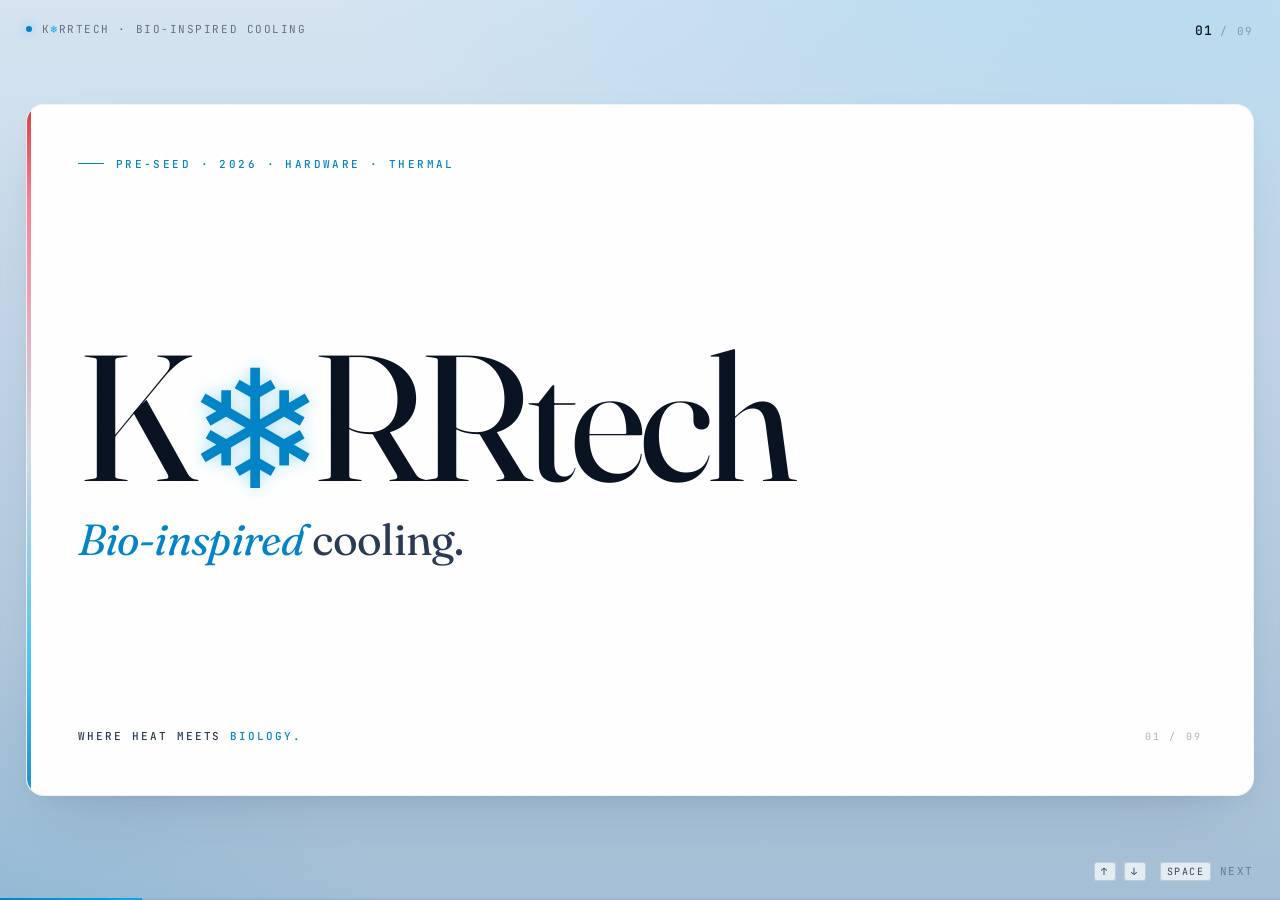
==== pitch5/index.html @ 323b1680 "Drop slide 8 (Five lanes / competition + IP) Team becomes slide 08, Ask becomes slide 09. Counters u" ====
<!doctype html>
<html lang="en">
<head>
<meta charset="utf-8" />
<meta name="viewport" content="width=device-width,initial-scale=1" />
<title>KORRtech · Bio-inspired cooling · 5-min pitch</title>
<meta name="description" content="KORRtech: bio-inspired cooling. Multiplying the heat-exchange surface area by 20× through biomimetic geometry and additive manufacturing." />
<link rel="stylesheet" href="./styles.css" />
<link rel="preload" as="image" href="../assets/korrtex.jpeg" />
<link rel="preload" as="image" href="../assets/korrdense-side.jpeg" />
</head>
<body>

<!-- Reusable icon symbols (slide 04 mapping) -->
<svg width="0" height="0" style="position:absolute" aria-hidden="true">
  <symbol id="ic-leaf" viewBox="0 0 24 24">
    <path d="M4 20 C 4 12, 10 4, 20 4 C 20 14, 12 20, 4 20 Z M 4 20 L 18 6" fill="none" stroke="currentColor" stroke-width="1.4" stroke-linecap="round" stroke-linejoin="round"/>
  </symbol>
  <symbol id="ic-blood" viewBox="0 0 24 24">
    <path d="M2 12 H 9 M 9 12 L 14 7 M 9 12 L 14 17 M 14 7 L 19 5 M 14 7 L 19 9 M 14 17 L 19 19 M 14 17 L 19 15" fill="none" stroke="currentColor" stroke-width="1.4" stroke-linecap="round" stroke-linejoin="round"/>
  </symbol>
  <symbol id="ic-lung" viewBox="0 0 24 24">
    <path d="M12 4 V 14 M 8 14 C 6 14, 4 12, 4 9 C 4 7, 5 6, 7 6 C 8 6, 9 6, 10 7 M 16 14 C 18 14, 20 12, 20 9 C 20 7, 19 6, 17 6 C 16 6, 15 6, 14 7 M 8 14 H 16 M 8 14 V 18 M 16 14 V 18" fill="none" stroke="currentColor" stroke-width="1.4" stroke-linecap="round" stroke-linejoin="round"/>
  </symbol>
  <symbol id="ic-nerve" viewBox="0 0 24 24">
    <circle cx="12" cy="12" r="2" fill="currentColor"/>
    <path d="M12 12 L 4 4 M 12 12 L 20 4 M 12 12 L 4 20 M 12 12 L 20 20" stroke="currentColor" stroke-width="1.4" stroke-linecap="round" fill="none"/>
  </symbol>
  <symbol id="ic-drop" viewBox="0 0 24 24">
    <path d="M12 3 C 8 9, 5 13, 5 16 A 7 7 0 0 0 19 16 C 19 13, 16 9, 12 3 Z" fill="none" stroke="currentColor" stroke-width="1.4" stroke-linejoin="round"/>
  </symbol>
</svg>

<div class="chrome" aria-hidden="true">
  <div class="chrome__brand">
    <span class="dot"></span>
    <span>K<span style="color:#0EA5E9">❄</span>RRTECH · BIO-INSPIRED COOLING</span>
  </div>
  <div class="chrome__counter">
    <span class="now" data-counter-now>01</span>
    <span class="of">/ 09</span>
  </div>
  <div class="chrome__hint">
    <span><kbd>↑</kbd> <kbd>↓</kbd></span>
    <span><kbd>Space</kbd> Next</span>
  </div>
  <div class="chrome__progress"><div class="fill" data-progress></div></div>
</div>

<main class="deck" id="deck">

<!-- ===================== 01 · TITLE ===================== -->
<section id="s01" class="slide s-title" aria-label="Title">
  <div class="slide__inner">
    <div class="slide__content">
      <header class="eyebrow">Pre-seed · 2026 · Hardware · Thermal</header>

      <div class="s-title__center">
        <div class="s-title__wm wm">
          K<span class="snow">❄</span>RRtech
        </div>
        <p class="s-title__tag"><em>Bio-inspired</em> cooling.</p>
      </div>

      <footer class="s-title__foot">
        <span class="kicker">Where heat meets <span class="accent">biology.</span></span>
        <span class="right">01 / 09</span>
      </footer>
    </div>
  </div>
</section>

<!-- ===================== 02 · PROBLEM ===================== -->
<section id="s02" class="slide s-problem" aria-label="The Problem">
  <div class="slide__inner">
    <div class="slide__content">
      <header class="eyebrow">02 · The problem</header>

      <h2 class="h-display">Heat is hitting a <em>local wall.</em></h2>

      <p class="lead">Conventional cold plates are still mostly passive plumbing. The bottleneck is no longer total wattage. It is <b>local hotspots</b>, transient loads, dry-out, fouling, and flow imbalance. Failures cascade into throttling, shorter lifetime, oversized systems, expensive downtime.</p>

      <div class="stat-quad">
        <div class="stat-quad__cell">
          <div class="stat-quad__num">400<span class="unit">W/cm²</span></div>
          <div class="stat-quad__sub">Hotspot flux where today's plates plateau.</div>
        </div>
        <div class="stat-quad__cell">
          <div class="stat-quad__num">−30<span class="unit">%</span></div>
          <div class="stat-quad__sub">Peak performance lost to throttling.</div>
        </div>
        <div class="stat-quad__cell">
          <div class="stat-quad__num">5<span class="unit">+</span></div>
          <div class="stat-quad__sub">Failure modes: dry-out, clog, foul, drift, imbalance.</div>
        </div>
        <div class="stat-quad__cell">
          <div class="stat-quad__num">2–4<span class="unit">×</span></div>
          <div class="stat-quad__sub">Over-provisioning to mask hotspots.</div>
        </div>
      </div>

      <span class="kicker">Future systems need cooling that behaves like a <span class="accent">living transport network.</span></span>
    </div>
  </div>
</section>

<!-- ===================== 03 · EQUATION (animated) ===================== -->
<section id="s03" class="slide s-equation" aria-label="The Equation">
  <div class="slide__inner">
    <div class="slide__content">
      <header class="eyebrow">03 · The equation</header>

      <div class="s-equation__center">
        <div class="eq eq--xl" aria-label="Q equals h times A times Delta T. The leverage variable is A">
          <span class="eq__var">Q</span>
          <span class="eq__op">=</span>
          <span class="eq__var eq__var--h">h</span>
          <span class="eq__op">·</span>
          <span class="eq__var eq__var--A">A</span>
          <span class="eq__op">·</span>
          <span class="eq__var">ΔT</span>
          <span class="eq__sub --cryo eq__sub--lit">× 20</span>
        </div>
        <p class="s-equation__sub"><em>One equation</em> governs every cooling system on Earth.</p>
      </div>

      <footer class="s-equation__foot">
        <span class="kicker">Industry pushes <span class="ember">h</span>. We multiply <span class="accent">A</span>.</span>
        <span class="right">03 / 09</span>
      </footer>
    </div>
  </div>
</section>

<!-- ===================== 04 · NATURE (animated) ===================== -->
<section id="s04" class="slide s-nature" aria-label="How nature does it">
  <div class="slide__inner">
    <div class="slide__content">
      <header class="eyebrow">04 · How nature does it</header>

      <h2 class="h-display">Nature solved this <em>before engineering did.</em></h2>

      <div class="s-nature__grid">
        <div class="s-nature__viz" aria-hidden="true">
          <video class="s-nature__vid" src="../assets/nature.mp4" autoplay muted loop playsinline preload="auto"></video>
        </div>

        <div class="s-nature__map">
          <div class="nature__row" data-i="1">
            <svg class="nature__icon"><use href="#ic-leaf"/></svg>
            <span class="nature__from">Leaf veins</span>
            <span class="nature__arrow">→</span>
            <span class="nature__to">Flat flow distribution</span>
          </div>
          <div class="nature__row" data-i="2">
            <svg class="nature__icon"><use href="#ic-blood"/></svg>
            <span class="nature__from">Blood vessels</span>
            <span class="nature__arrow">→</span>
            <span class="nature__to">Low-pressure branching</span>
          </div>
          <div class="nature__row" data-i="3">
            <svg class="nature__icon"><use href="#ic-lung"/></svg>
            <span class="nature__from">Lungs</span>
            <span class="nature__arrow">→</span>
            <span class="nature__to">Compact exchange surface</span>
          </div>
          <div class="nature__row" data-i="4">
            <svg class="nature__icon"><use href="#ic-nerve"/></svg>
            <span class="nature__from">Nervous system</span>
            <span class="nature__arrow">→</span>
            <span class="nature__to">Sensing &amp; feedback</span>
          </div>
        </div>
      </div>

      <span class="kicker">We copy biological transport <span class="accent">logic</span>, not decorative shapes.</span>
    </div>
  </div>
</section>

<!-- ===================== 05 · HOW WE BUILD IT ===================== -->
<section id="s05" class="slide s-make" aria-label="How we build it">
  <div class="slide__inner">
    <div class="slide__content">
      <header class="eyebrow">05 · How we build it</header>

      <h2 class="h-display">We <em>3D-print</em> what machining cannot reach.</h2>

      <div class="s-make__grid">
        <div class="s-make__pillars">
          <article class="pillar">
            <div class="pillar__num">01</div>
            <h3 class="pillar__title">Selective additive manufacturing</h3>
            <p class="pillar__body">Internal geometries that conventional machining cannot produce: branched channels, gradient densities, integrated headers.</p>
          </article>
          <article class="pillar">
            <div class="pillar__num">02</div>
            <h3 class="pillar__title">Internal surface chemistry</h3>
            <p class="pillar__body">Controlled wetting, leak-tight assembly, oxidation barriers. Process know-how, slow to replicate even with the same printer.</p>
          </article>
          <article class="pillar">
            <div class="pillar__num">03</div>
            <h3 class="pillar__title">Biomimetic geometry library</h3>
            <p class="pillar__body">Hotspot-routing architectures, condenser networks, flow-balancing manifolds. Patentable structures rooted in fluid mechanics.</p>
          </article>
        </div>

        <figure class="s-make__art">
          <video class="s-make__vid" src="../assets/korrtex%20product.mp4" autoplay muted loop playsinline preload="auto"></video>
          <figcaption>Printed copper · biomimetic channel pattern</figcaption>
        </figure>
      </div>

      <span class="kicker">The geometry is the moat. <span class="accent">The process is the wall.</span></span>
    </div>
  </div>
</section>

<!-- ===================== 06 · PRODUCT LINE ===================== -->
<section id="s06" class="slide s-product" aria-label="Product line">
  <div class="slide__inner">
    <div class="slide__content">
      <header class="eyebrow">06 · The product line</header>

      <h2 class="h-display">Two products. <em>One architecture.</em></h2>

      <div class="s-product__grid">
        <article class="prod-card">
          <div class="prod-card__img">
            <img src="../assets/korrtex.jpeg" alt="KORRtex copper biomimetic cold plate, branching channel pattern." />
          </div>
          <div class="prod-card__body">
            <h3 class="prod-card__name">K<span class="snow">❄</span>RRtex</h3>
            <p class="prod-card__role">Multi-layer biomimetic cold plate.</p>
            <ul class="prod-card__specs">
              <li>≤ 1000 W/cm² hotspot</li>
              <li>Drop-in for liquid-cooled OEMs</li>
              <li>Lasers · defense · power electronics</li>
            </ul>
          </div>
        </article>
        <article class="prod-card prod-card--alt">
          <div class="prod-card__img">
            <img src="../assets/korrdense-side.jpeg" alt="KORRdense stacked biomimetic cooling module, 3D layered channels." />
          </div>
          <div class="prod-card__body">
            <h3 class="prod-card__name">K<span class="snow">❄</span>RRdense</h3>
            <p class="prod-card__role">3D-stacked variant. Volumetric heat removal.</p>
            <ul class="prod-card__specs">
              <li>≥ 1000 W/cm² target</li>
              <li>Multi-layer biomimetic stack</li>
              <li>AI accelerators · HPC</li>
            </ul>
          </div>
        </article>
      </div>

      <span class="kicker">Same biomimetic logic. <span class="accent">Two density tiers.</span></span>
    </div>
  </div>
</section>

<!-- ===================== 07 · VALUE PROPOSITION ===================== -->
<section id="s07" class="slide s-value" aria-label="Value proposition">
  <div class="slide__inner">
    <div class="slide__content">
      <header class="eyebrow">07 · Value proposition</header>

      <h2 class="h-display">The PUE story, <em>baseline by baseline.</em></h2>

      <div class="s-value__grid">
        <div class="pue-table">
          <div class="pue-row pue-row--head">
            <div>Cooling architecture</div>
            <div>Typical PUE</div>
            <div>Cooling overhead / MW IT</div>
          </div>
          <div class="pue-row">
            <div>Air cooling</div>
            <div>1.5 – 1.7</div>
            <div>500 – 700 kW</div>
          </div>
          <div class="pue-row">
            <div>Conventional single-phase liquid <span class="pue-tag">current GB200</span></div>
            <div>1.25 – 1.35</div>
            <div>250 – 350 kW</div>
          </div>
          <div class="pue-row">
            <div>Incumbent two-phase D2C <span class="pue-tag">ZutaCore, LiquidStack</span></div>
            <div>1.08 – 1.12</div>
            <div>80 – 120 kW</div>
          </div>
          <div class="pue-row pue-row--us">
            <div><b>K<span style="color:#10B981">❄</span>RRtech</b> two-phase + <em>A × 20</em></div>
            <div><b>1.04 – 1.06</b></div>
            <div><b>40 – 60 kW</b></div>
          </div>
          <div class="pue-row pue-row--them">
            <div>Immersion <span class="pue-tag">Submer, GRC</span></div>
            <div>1.03 – 1.10</div>
            <div>30 – 100 kW</div>
          </div>
        </div>

        <aside class="pue-callout">
          <div class="pue-callout__top">Power bill saved</div>
          <div class="pue-callout__big">
            <span class="pue-callout__minus">−</span><span class="pue-callout__num" data-counter-target="8">8</span><span class="pue-callout__pct">%</span>
          </div>
          <div class="pue-callout__bottom">vs. incumbent two-phase D2C</div>
        </aside>
      </div>

      <span class="kicker">Same heat removal. <span class="accent">8% less power, every megawatt.</span></span>
    </div>
  </div>
</section>

<!-- ===================== 08 · TEAM ===================== -->
<section id="s08" class="slide s-team" aria-label="The Team">
  <div class="slide__inner">
    <div class="slide__content">
      <header class="eyebrow">08 · The Team</header>

      <h2 class="h-display">People who ship <em>hardware.</em></h2>

      <div class="team-grid">
        <article class="team-card">
          <div class="team-card__monogram team-card__monogram--emoji">🪨</div>
          <h3 class="team-card__name">Gilad Horn</h3>
          <div class="team-card__role">Industrial scale-up</div>
          <p class="team-card__bio">20 yrs founding ventures in water, energy &amp; industrial.</p>
        </article>
        <article class="team-card">
          <div class="team-card__monogram team-card__monogram--emoji">🌈</div>
          <h3 class="team-card__name">Hila Elimelech, PhD</h3>
          <div class="team-card__role">Materials &amp; additive mfg.</div>
          <p class="team-card__bio">Hebrew U PhD. IDTechEx awardee. Composite &amp; ceramic systems.</p>
        </article>
        <article class="team-card">
          <div class="team-card__monogram team-card__monogram--emoji">🔥</div>
          <h3 class="team-card__name">Meital Alon, PhD</h3>
          <div class="team-card__role">Materials &amp; electrochemistry</div>
          <p class="team-card__bio">CTO at NitroFix. 15+ yrs deep-tech R&amp;D. Tel Aviv U PhD.</p>
        </article>
        <article class="team-card">
          <div class="team-card__monogram team-card__monogram--emoji">🐢</div>
          <h3 class="team-card__name">Nir Machlev</h3>
          <div class="team-card__role">Founder · product &amp; deep-tech</div>
          <p class="team-card__bio">8200 alumnus. AI / HCI research at Bar-Ilan. Builds the wedge.</p>
        </article>
        <article class="team-card">
          <div class="team-card__monogram team-card__monogram--emoji">🦓</div>
          <h3 class="team-card__name">Shani Radman</h3>
          <div class="team-card__role">Strategy &amp; projects</div>
          <p class="team-card__bio">VP Projects at Ayalon Highways. ex-Ministry of Finance.</p>
        </article>
      </div>

      <span class="kicker">Materials. Hardware. Scale. <span class="accent">All under one roof.</span></span>
    </div>
  </div>
</section>

<!-- ===================== 09 · ASK ===================== -->
<section id="s09" class="slide s-ask" aria-label="The Ask">
  <div class="slide__inner">
    <div class="slide__content">
      <div class="s-ask__left">
        <header class="eyebrow">09 · The Ask</header>

        <h2 class="s-ask__line">Cool the next decade of <em>compute.</em></h2>

        <div class="ask-card">
          <div class="ask-card__label">Raising</div>
          <div class="ask-card__amount">$2M pre-seed</div>
          <div class="ask-card__purpose">→ MVP + first pilot.</div>
          <div class="ask-card__lead">First customer in conversation: <b>Laser OEM</b></div>
        </div>

        <div class="s-ask__contact">
          <span>info@korrtech.io</span>
          <span class="sep">/</span>
          <span>korrtech.io</span>
        </div>
      </div>

      <div class="s-ask__right">
        <img src="../assets/korrdense-top.jpeg" alt="KORRdense biomimetic cooling plate top view." />
        <div class="s-ask__signature">❄</div>
      </div>
    </div>
  </div>
</section>

</main>

<script>
// Animated counter for the slide-07 PUE callout — fires when the slide enters view
(function(){
  const el = document.querySelector('[data-counter-target]');
  if (!el) return;
  const target = parseFloat(el.dataset.counterTarget);
  const slide = el.closest('.slide');
  if (!slide) return;
  let ran = false;
  const run = () => {
    if (ran) return; ran = true;
    const duration = 1200;
    const start = performance.now();
    const tick = (now) => {
      const t = Math.min(1, (now - start) / duration);
      const eased = 1 - Math.pow(1 - t, 3);
      el.textContent = Math.round(eased * target);
      if (t < 1) requestAnimationFrame(tick);
    };
    requestAnimationFrame(tick);
  };
  const obs = new IntersectionObserver((entries) => {
    entries.forEach(e => { if (e.isIntersecting && e.intersectionRatio > 0.5) run(); });
  }, { threshold: [0.5] });
  obs.observe(slide);
})();
</script>
<script src="./deck.js"></script>
</body>
</html>
---- pitch5/styles.css ----
/* =========================================================
   KORRtech 5-min Pitch — Bio-inspired Cooling, Glacial Bright
   ========================================================= */

@import url('https://fonts.googleapis.com/css2?family=Fraunces:ital,opsz,wght@0,9..144,400;0,9..144,500;0,9..144,600;1,9..144,400;1,9..144,500&family=Geist:wght@300;400;500;600;700&family=JetBrains+Mono:wght@300;400;500;600&display=swap');

:root{
  --paper:    #F4FAFF;
  --paper-2:  #FFFFFF;
  --paper-3:  #EAF3FB;
  --ink:      #0A1322;
  --ink-2:    #2A3A53;
  --mist:     rgba(10,19,34,.55);
  --whisper:  rgba(10,19,34,.32);
  --line:     rgba(10,19,34,.10);
  --line-2:   rgba(10,19,34,.20);
  --cryo:     #0284C7;
  --cryo-2:   #0EA5E9;
  --ice:      #BAE6FD;
  --ember:    #DC2626;

  --serif: "Fraunces", "Charter", "Iowan Old Style", "Times New Roman", serif;
  --sans:  "Geist", system-ui, -apple-system, sans-serif;
  --mono:  "JetBrains Mono", ui-monospace, monospace;

  --ease: cubic-bezier(.2,.8,.2,1);
  --pad:  clamp(36px, 4vw, 84px);
}

*,*::before,*::after{ box-sizing: border-box; }

html, body{
  margin: 0;
  background: var(--paper);
  color: var(--ink);
  font-family: var(--sans);
  font-weight: 400;
  -webkit-font-smoothing: antialiased;
  text-rendering: optimizeLegibility;
}

body{
  min-height: 100vh;
  background:
    radial-gradient(1400px 700px at 90% -10%, rgba(14,165,233,.18), transparent 60%),
    radial-gradient(900px 600px at -10% 110%, rgba(2,132,199,.14), transparent 60%),
    linear-gradient(180deg, #D6E4F1 0%, #A4BFD6 100%);
}

::selection{ background: var(--ink); color: var(--paper-2); }

img{ display: block; max-width: 100%; }

/* =========================================================
   Deck container
   ========================================================= */

.deck{
  scroll-snap-type: y mandatory;
  height: 100vh;
  overflow-y: scroll;
  overflow-x: hidden;
  scrollbar-width: none;
}
.deck::-webkit-scrollbar{ display: none; }

.slide{
  scroll-snap-align: start;
  scroll-snap-stop: always;
  height: 100vh;
  width: 100vw;
  position: relative;
  display: grid;
  place-items: center;
  overflow: hidden;
}

.slide__inner{
  position: relative;
  width: min(96vw, 1600px);
  aspect-ratio: 16 / 9;
  max-height: 96vh;
  background: var(--paper-2);
  border-radius: 18px;
  padding: var(--pad);
  overflow: hidden;
  border: 1px solid rgba(10,19,34,.06);
  box-shadow:
    0 1px 0 rgba(255,255,255,.9) inset,
    0 30px 70px -30px rgba(14,40,80,.18),
    0 8px 24px -12px rgba(14,40,80,.10);
}

/* Coolant bar — left edge */
.slide__inner::before{
  content: "";
  position: absolute;
  left: 0; top: 0; bottom: 0;
  width: 4px;
  background: linear-gradient(180deg, #DC2626 0%, #FB7185 14%, #CBD5E1 50%, #38BDF8 80%, #0284C7 100%);
  opacity: .9;
  z-index: 3;
}

/* Subtle frost noise */
.slide__inner::after{
  content: "";
  position: absolute; inset: 0;
  background-image: url("data:image/svg+xml;utf8,<svg xmlns='http://www.w3.org/2000/svg' width='240' height='240'><filter id='n'><feTurbulence baseFrequency='0.85' numOctaves='2' stitchTiles='stitch'/><feColorMatrix values='0 0 0 0 0  0 0 0 0 0  0 0 0 0 0  0 0 0 0.6 0'/></filter><rect width='100%' height='100%' filter='url(%23n)'/></svg>");
  opacity: .025;
  pointer-events: none;
  z-index: 2;
}

.slide__content{
  position: relative;
  z-index: 4;
  width: 100%; height: 100%;
}

/* =========================================================
   Persistent UI
   ========================================================= */

.chrome{
  position: fixed; inset: 0;
  pointer-events: none; z-index: 100;
  font-family: var(--mono);
  font-size: 11px;
  color: var(--mist);
  letter-spacing: .14em;
  text-transform: uppercase;
}
.chrome__brand{
  position: absolute;
  top: 22px; left: 26px;
  display: flex; align-items: center; gap: 10px;
}
.chrome__brand .dot{
  width: 6px; height: 6px; border-radius: 50%;
  background: var(--cryo);
  box-shadow: 0 0 10px rgba(14,165,233,.5);
  animation: pulse 2.4s var(--ease) infinite;
}
@keyframes pulse{
  0%,100%{ opacity: .5; transform: scale(1); }
  50%{ opacity: 1; transform: scale(1.4); }
}
.chrome__counter{
  position: absolute; top: 22px; right: 26px;
  display: flex; align-items: baseline; gap: 6px;
}
.chrome__counter .now{ color: var(--ink); font-weight: 500; font-size: 13px; }
.chrome__counter .of{ color: var(--whisper); }
.chrome__hint{
  position: absolute; bottom: 22px; right: 26px;
  display: flex; align-items: center; gap: 14px;
  opacity: .7;
}
.chrome__hint kbd{
  font-family: var(--mono);
  font-size: 10px;
  padding: 2px 6px;
  border: 1px solid var(--line-2);
  border-radius: 3px;
  color: var(--ink);
  background: var(--paper-2);
}
.chrome__progress{
  position: absolute; bottom: 0; left: 0; right: 0;
  height: 2px;
  background: rgba(10,19,34,.05);
}
.chrome__progress .fill{
  height: 100%; width: 0%;
  background: linear-gradient(90deg, var(--cryo), var(--cryo-2));
  transition: width .35s var(--ease);
}

/* =========================================================
   Wordmark (snowflake-O)
   ========================================================= */

.wm{
  font-family: var(--serif);
  font-weight: 400;
  display: inline-flex;
  align-items: baseline;
  white-space: nowrap;
  letter-spacing: -.02em;
}
.wm .snow{
  font-style: normal;
  color: var(--cryo);
  margin: 0 -.04em;
  display: inline-block;
  transform: translateY(.04em);
  font-size: .92em;
  filter: drop-shadow(0 0 8px rgba(14,165,233,.35));
  animation: spin 28s linear infinite;
}
@keyframes spin{
  from{ transform: translateY(.04em) rotate(0deg); }
  to  { transform: translateY(.04em) rotate(360deg); }
}

/* =========================================================
   Type system
   ========================================================= */

.eyebrow{
  font-family: var(--mono);
  font-size: 11px;
  font-weight: 500;
  letter-spacing: .22em;
  text-transform: uppercase;
  color: var(--cryo);
  display: flex; align-items: center; gap: 12px;
}
.eyebrow::before{
  content: "";
  width: 26px; height: 1px;
  background: var(--cryo);
}

.kicker{
  font-family: var(--mono);
  font-size: clamp(11px, .85vw, 13px);
  font-weight: 500;
  letter-spacing: .18em;
  text-transform: uppercase;
  color: var(--ink-2);
}
.kicker .accent{ color: var(--cryo); }
.kicker .ember { color: var(--ember); }

.h-hero{
  font-family: var(--serif);
  font-weight: 400;
  font-size: clamp(56px, 7vw, 120px);
  line-height: .92;
  letter-spacing: -.025em;
  color: var(--ink);
  margin: 0;
}
.h-hero em{
  font-style: italic;
  color: var(--cryo);
}

.h-display{
  font-family: var(--serif);
  font-weight: 400;
  font-size: clamp(40px, 5.4vw, 88px);
  line-height: .98;
  letter-spacing: -.02em;
  color: var(--ink);
  margin: 0;
}
.h-display em{
  font-style: italic;
  color: var(--cryo);
}

.lead{
  font-family: var(--serif);
  font-style: italic;
  font-size: clamp(15px, 1.25vw, 21px);
  line-height: 1.45;
  color: var(--ink-2);
  max-width: 64ch;
  margin: 0;
}
.lead b{ color: var(--ink); font-weight: 500; font-style: normal; }

.mono{ font-family: var(--mono); }

/* =========================================================
   The Equation — primitives
   ========================================================= */

.eq{
  font-family: var(--serif);
  font-weight: 400;
  color: var(--ink);
  display: inline-flex;
  align-items: baseline;
  gap: .35em;
  letter-spacing: -.01em;
  line-height: 1;
}
.eq--xl  { font-size: clamp(96px, 14vw, 240px); }
.eq--lg  { font-size: clamp(56px, 7vw, 112px); }
.eq--md  { font-size: clamp(36px, 4.4vw, 64px); }
.eq--sm  { font-size: clamp(22px, 2.4vw, 36px); }

.eq__var{
  font-style: italic;
  color: var(--ink);
  display: inline-block;
  position: relative;
  transition: color .4s var(--ease), transform .5s var(--ease), filter .5s var(--ease), opacity .5s var(--ease);
}
.eq__op{
  font-style: normal;
  color: var(--mist);
  padding: 0 .04em;
}

.eq__var--lit{
  color: var(--cryo);
  filter: drop-shadow(0 0 18px rgba(2,132,199,.45));
}
.eq__var--ember{
  color: var(--ember);
  filter: drop-shadow(0 0 14px rgba(220,38,38,.4));
}
.eq__var--scale{
  transform: scale(1.3);
  transform-origin: center;
  margin: 0 .12em;
}

.eq__sub{
  font-family: var(--mono);
  font-style: normal;
  font-size: .18em;
  letter-spacing: .14em;
  text-transform: uppercase;
  color: var(--mist);
  align-self: end;
  padding-bottom: .9em;
  margin-left: .3em;
}
.eq__sub.--ember{ color: var(--ember); }
.eq__sub.--cryo { color: var(--cryo); }

/* =========================================================
   01 · TITLE
   ========================================================= */

.s-title .slide__content{
  display: grid;
  grid-template-rows: auto 1fr auto;
  gap: 24px;
  height: 100%;
}
.s-title__center{
  display: flex; flex-direction: column;
  align-items: flex-start; justify-content: center;
  gap: 18px;
  min-height: 0;
}
.s-title__wm{
  font-family: var(--serif);
  font-weight: 400;
  font-size: clamp(96px, 14vw, 220px);
  line-height: .9;
  letter-spacing: -.03em;
}
.s-title__tag{
  font-family: var(--serif);
  font-size: clamp(28px, 3.4vw, 56px);
  line-height: 1.1;
  color: var(--ink-2);
  margin: 0;
  letter-spacing: -.015em;
}
.s-title__tag em{
  font-style: italic;
  color: var(--cryo);
}
.s-title__foot{
  display: flex; justify-content: space-between; align-items: end; gap: 24px;
}
.s-title__foot .right{
  font-family: var(--mono);
  font-size: 10px;
  letter-spacing: .22em;
  text-transform: uppercase;
  color: var(--whisper);
}

/* =========================================================
   02 · PROBLEM
   ========================================================= */

.s-problem .slide__content{
  display: grid;
  grid-template-rows: auto auto auto 1fr auto;
  gap: 22px;
  align-content: start;
}
.stat-quad{
  display: grid;
  grid-template-columns: 1fr 1fr 1fr 1fr;
  align-self: end;
  gap: 0;
}
.stat-quad__cell{
  padding: 0 18px;
  position: relative;
}
.stat-quad__cell + .stat-quad__cell::before{
  content: "";
  position: absolute;
  left: 0; top: 18%; bottom: 18%;
  width: 1px;
  background: var(--line);
}
.stat-quad__cell:first-child{ padding-left: 0; }
.stat-quad__num{
  font-family: var(--serif);
  font-style: italic;
  font-size: clamp(48px, 6vw, 96px);
  line-height: .85;
  letter-spacing: -.03em;
  color: var(--ink);
  display: flex; align-items: baseline; gap: 6px;
}
.stat-quad__num .unit{
  font-family: var(--mono);
  font-style: normal;
  font-size: .26em;
  color: var(--cryo);
  letter-spacing: .04em;
  align-self: end;
  padding-bottom: .7em;
}
.stat-quad__sub{
  font-family: var(--serif);
  font-style: italic;
  font-size: clamp(13px, 1.05vw, 18px);
  color: var(--ink-2);
  margin-top: 8px;
  max-width: 22ch;
  line-height: 1.3;
}

/* =========================================================
   03 · EQUATION (animated)
   ========================================================= */

.s-equation .slide__content{
  display: grid;
  grid-template-rows: auto 1fr auto;
  gap: 18px;
}
.s-equation__center{
  display: flex; flex-direction: column;
  align-items: center; justify-content: center;
  text-align: center;
  gap: 36px;
  min-height: 0;
}
.s-equation__sub{
  font-family: var(--serif);
  font-style: italic;
  font-size: clamp(22px, 2.4vw, 38px);
  line-height: 1.2;
  color: var(--ink-2);
  margin: 0;
  max-width: 32ch;
}
.s-equation__sub em{ color: var(--ink); font-style: italic; }
.s-equation__foot{
  display: flex;
  justify-content: space-between;
  align-items: end;
  gap: 24px;
}
.s-equation__foot .right{
  font-family: var(--mono);
  font-size: 10px;
  letter-spacing: .22em;
  text-transform: uppercase;
  color: var(--whisper);
}

/* Animation cascade: idle state -> in-view state, all CSS-driven */
.s-equation .eq__var--h::after{
  content: "";
  position: absolute;
  left: -6%;
  right: -6%;
  top: 55%;
  height: 5px;
  background: var(--ember);
  border-radius: 3px;
  transform: scaleX(0);
  transform-origin: left center;
  filter: drop-shadow(0 0 8px rgba(220,38,38,.6));
  transition: transform .45s var(--ease);
  pointer-events: none;
}
.s-equation .eq__sub--lit{
  opacity: 0;
  transition: opacity .5s var(--ease);
}

.s-equation.--in .eq__var--h{
  color: var(--ember);
  filter: drop-shadow(0 0 14px rgba(220,38,38,.4));
  opacity: .22;
  transition-delay: .7s, 0s, .7s, 1.7s;
}
.s-equation.--in .eq__var--h::after{
  transform: scaleX(1);
  transition-delay: 1.2s;
}
.s-equation.--in .eq__var--A{
  color: var(--cryo);
  filter: drop-shadow(0 0 22px rgba(2,132,199,.55));
  transform: scale(1.3);
  transform-origin: center;
  margin: 0 .12em;
  transition-delay: 2s;
}
.s-equation.--in .eq__sub--lit{
  opacity: 1;
  transition-delay: 2.4s;
}

/* =========================================================
   04 · NATURE (animated)
   ========================================================= */

.s-nature .slide__content{
  display: grid;
  grid-template-rows: auto auto 1fr auto;
  gap: 24px;
  align-content: start;
}
.s-nature__grid{
  display: grid;
  grid-template-columns: 1.1fr 1fr;
  gap: 28px;
  align-self: stretch;
  min-height: 0;
}
.s-nature__viz{
  background: linear-gradient(180deg, #F8FBFD 0%, #EAF3FB 100%);
  border-radius: 14px;
  border: 1px solid var(--line);
  padding: 18px;
  position: relative;
  overflow: hidden;
  min-height: 0;
}
.s-nature__viz svg{
  width: 100%; height: 100%;
  display: block;
}
.s-nature__vid{
  width: 100%;
  height: 100%;
  object-fit: cover;
  display: block;
  border-radius: 12px;
}

.s-nature__map{
  display: flex; flex-direction: column;
  justify-content: center;
}
.nature__row{
  display: grid;
  grid-template-columns: 28px 1fr 24px 1.4fr;
  align-items: center;
  gap: 14px;
  padding: 14px 4px;
  border-bottom: 1px solid var(--line);
}
.nature__row:last-child{ border-bottom: none; }

.nature__icon{
  width: 24px; height: 24px;
  color: var(--cryo);
}
.nature__from{
  font-family: var(--mono);
  font-size: 11px;
  letter-spacing: .14em;
  text-transform: uppercase;
  color: var(--ink-2);
}
.nature__arrow{
  color: var(--cryo);
  font-family: var(--mono);
  font-size: 14px;
  text-align: center;
}
.nature__to{
  font-family: var(--serif);
  font-style: italic;
  font-size: clamp(15px, 1.15vw, 19px);
  color: var(--ink);
  line-height: 1.3;
}

/* =========================================================
   05 · HOW WE BUILD IT (3D printing)
   ========================================================= */

.s-make .slide__content{
  display: grid;
  grid-template-rows: auto auto 1fr auto;
  gap: 22px;
  align-content: start;
}
.s-make__grid{
  display: grid;
  grid-template-columns: 1.1fr 1fr;
  gap: 24px;
  align-self: stretch;
  min-height: 0;
}
.s-make__pillars{
  display: flex; flex-direction: column;
  gap: 12px;
  min-height: 0;
}
.pillar{
  background: var(--paper-2);
  border: 1px solid var(--line);
  border-left: 3px solid var(--cryo);
  border-radius: 10px;
  padding: 14px 18px;
  display: grid;
  grid-template-columns: auto 1fr;
  column-gap: 16px;
  align-items: baseline;
}
.pillar__num{
  font-family: var(--mono);
  font-size: 11px;
  letter-spacing: .2em;
  color: var(--cryo);
  font-weight: 500;
  grid-row: 1 / 3;
  align-self: start;
}
.pillar__title{
  font-family: var(--serif);
  font-style: italic;
  font-size: clamp(17px, 1.4vw, 22px);
  font-weight: 500;
  margin: 0;
  color: var(--ink);
}
.pillar__body{
  font-family: var(--serif);
  font-style: italic;
  font-size: clamp(13px, 1vw, 16px);
  color: var(--ink-2);
  line-height: 1.35;
  margin: 4px 0 0;
  grid-column: 2;
}
.s-make__art{
  margin: 0;
  border-radius: 14px;
  overflow: hidden;
  border: 1px solid var(--cryo);
  box-shadow: 0 0 0 1px rgba(2,132,199,.18), 0 14px 38px -18px rgba(2,132,199,.3);
  display: flex; flex-direction: column;
  background: #DCE7F2;
  min-height: 0;
}
.s-make__art img,
.s-make__vid{
  width: 100%; height: 100%; object-fit: cover;
  flex: 1 1 auto; min-height: 0; display: block;
}
.s-make__art figcaption{
  font-family: var(--mono);
  font-size: 10px;
  letter-spacing: .18em;
  text-transform: uppercase;
  color: var(--ink);
  padding: 10px 14px;
  background: var(--paper-2);
  border-top: 1px solid var(--line);
}

/* =========================================================
   06 · PRODUCT LINE
   ========================================================= */

.s-product .slide__content{
  display: grid;
  grid-template-rows: auto auto 1fr auto;
  gap: 22px;
  align-content: start;
}
.s-product__grid{
  display: grid;
  grid-template-columns: 1fr 1fr;
  gap: 18px;
  align-self: stretch;
  min-height: 0;
}
.prod-card{
  background: var(--paper-2);
  border: 1px solid var(--line);
  border-radius: 14px;
  overflow: hidden;
  display: grid;
  grid-template-rows: 1.4fr auto;
  min-height: 0;
}
.prod-card.prod-card--alt{
  border-color: var(--cryo);
  box-shadow: 0 0 0 1px rgba(2,132,199,.2), 0 14px 38px -18px rgba(2,132,199,.3);
}
.prod-card__img{
  position: relative;
  background: #DCE7F2;
  overflow: hidden;
  min-height: 0;
}
.prod-card__img img{
  width: 100%; height: 100%; object-fit: cover; display: block;
}
.prod-card__body{
  padding: 16px 20px 20px;
  border-top: 1px solid var(--line);
}
.prod-card__name{
  font-family: var(--serif);
  font-size: clamp(28px, 2.6vw, 40px);
  font-weight: 500;
  letter-spacing: -.02em;
  margin: 0;
  color: var(--ink);
}
.prod-card__name .snow{
  color: var(--cryo);
  font-style: normal;
  display: inline-block;
}
.prod-card__role{
  font-family: var(--serif);
  font-style: italic;
  font-size: clamp(14px, 1.1vw, 18px);
  color: var(--ink-2);
  margin: 6px 0 12px;
}
.prod-card__specs{
  list-style: none;
  padding: 12px 0 0;
  margin: 0;
  display: flex; flex-direction: column;
  gap: 6px;
  font-family: var(--mono);
  font-size: 10.5px;
  letter-spacing: .14em;
  text-transform: uppercase;
  color: var(--ink);
  border-top: 1px solid var(--line);
}
.prod-card__specs li{
  position: relative;
  padding-left: 16px;
}
.prod-card__specs li::before{
  content: "❄";
  position: absolute;
  left: 0; top: 0;
  color: var(--cryo);
  font-size: 11px;
}

/* =========================================================
   07 · VALUE PROPOSITION
   ========================================================= */

.s-value .slide__content{
  display: grid;
  grid-template-rows: auto auto 1fr auto;
  gap: 22px;
  align-content: start;
}
.s-value__grid{
  display: grid;
  grid-template-columns: 1.55fr 1fr;
  gap: 36px;
  align-self: stretch;
  min-height: 0;
}

/* PUE comparison table */
.pue-table{
  display: grid;
  align-content: start;
  border-top: 1px solid var(--line);
}
.pue-row{
  display: grid;
  grid-template-columns: 2.1fr 1fr 1.3fr;
  gap: 18px;
  padding: 11px 8px;
  border-bottom: 1px solid var(--line);
  align-items: baseline;
  font-family: var(--serif);
  font-size: clamp(13px, 1.05vw, 17px);
  color: var(--ink-2);
  line-height: 1.3;
}
.pue-row em{ font-style: italic; color: var(--cryo); }
.pue-row .pue-tag{
  font-family: var(--mono);
  font-style: normal;
  font-size: .72em;
  letter-spacing: .12em;
  text-transform: uppercase;
  color: var(--mist);
  margin-left: 4px;
}
.pue-row--head{
  font-family: var(--mono);
  font-size: 10px;
  letter-spacing: .2em;
  text-transform: uppercase;
  color: var(--mist);
  padding: 10px 8px;
}
.pue-row--us{
  background: linear-gradient(90deg, rgba(16,185,129,.18), rgba(16,185,129,0));
  border-left: 3px solid #10B981;
  border-bottom-color: rgba(16,185,129,.45);
  padding-left: 14px;
  color: var(--ink);
}
.pue-row--us b{ color: #10B981; font-weight: 500; }
.pue-row--them{
  background: linear-gradient(90deg, rgba(239,68,68,.12), rgba(239,68,68,0));
  border-left: 3px solid #EF4444;
  padding-left: 14px;
  color: var(--ink-2);
}

/* Big animated callout */
.pue-callout{
  align-self: center;
  text-align: center;
  display: flex; flex-direction: column;
  gap: 6px;
  padding: 22px 8px;
  position: relative;
}
.pue-callout::before{
  content: "";
  position: absolute;
  inset: 0;
  background: radial-gradient(ellipse at center, rgba(16,185,129,.12), transparent 70%);
  pointer-events: none;
  z-index: 0;
}
.pue-callout > *{ position: relative; z-index: 1; }
.pue-callout__top{
  font-family: var(--mono);
  font-size: 11px;
  letter-spacing: .22em;
  text-transform: uppercase;
  color: var(--mist);
}
.pue-callout__big{
  display: flex;
  align-items: baseline;
  justify-content: center;
  font-family: var(--serif);
  font-style: italic;
  line-height: .85;
  letter-spacing: -.04em;
  color: #10B981;
  filter: drop-shadow(0 0 26px rgba(16,185,129,.35));
  font-feature-settings: "tnum" 1;
  transform-origin: center;
}
.pue-callout__minus,
.pue-callout__num{
  font-size: clamp(96px, 12vw, 200px);
}
.pue-callout__pct{
  font-size: clamp(48px, 6vw, 96px);
  align-self: end;
  padding-bottom: .14em;
  margin-left: -.04em;
}
.pue-callout__bottom{
  font-family: var(--serif);
  font-style: italic;
  font-size: clamp(14px, 1.1vw, 18px);
  color: var(--ink-2);
  margin-top: 4px;
}
@keyframes calloutPop{
  0%   { transform: scale(.88); }
  60%  { transform: scale(1.06); }
  100% { transform: scale(1); }
}
.s-value.--in .pue-callout__big{
  animation: calloutPop .9s var(--ease) .2s forwards;
}

/* =========================================================
   08 · COMPETITION + IP WHITESPACE
   ========================================================= */

.s-comp .slide__content{
  display: grid;
  grid-template-rows: auto auto 1fr auto;
  gap: 24px;
  align-content: start;
}
.comp-table{
  display: grid;
  border-top: 1px solid var(--line);
  align-self: center;
  width: 100%;
}
.comp-row{
  display: grid;
  grid-template-columns: 1.5fr 1fr 1.1fr;
  gap: 32px;
  padding: 16px 8px;
  border-bottom: 1px solid var(--line);
  align-items: baseline;
  font-family: var(--serif);
  font-size: clamp(14px, 1.2vw, 19px);
  color: var(--ink-2);
  line-height: 1.3;
}
.comp-row em{
  font-style: italic;
  color: var(--ink);
}
.comp-row .comp-co{
  font-family: var(--mono);
  font-style: normal;
  font-size: .72em;
  letter-spacing: .12em;
  text-transform: uppercase;
  color: var(--mist);
  margin-left: 4px;
}
.comp-row--head{
  font-family: var(--mono);
  font-size: 10.5px;
  letter-spacing: .22em;
  text-transform: uppercase;
  color: var(--mist);
  padding: 12px 8px;
}
.comp-row--head > div{ font-style: normal; }
.comp-row--us{
  background: linear-gradient(90deg, rgba(14,165,233,.14), rgba(14,165,233,0));
  border-left: 3px solid var(--cryo);
  border-bottom-color: var(--cryo);
  padding-left: 14px;
  font-style: italic;
  color: var(--ink);
}
.comp-row--us b{
  font-style: normal;
  font-weight: 500;
  color: var(--ink);
}
.comp-row--us em{ color: var(--cryo); font-weight: 500; }
.comp-row--us > div:nth-child(2) b{ color: var(--cryo); }
.comp-row--us > div:nth-child(3) b{ color: var(--ink); }

.s-comp__whitespace{
  display: flex; align-items: center; gap: 18px;
  padding-top: 14px;
  border-top: 1px dashed var(--line-2);
}
.ws-pill{
  font-family: var(--mono);
  font-size: 10px;
  letter-spacing: .22em;
  text-transform: uppercase;
  color: var(--cryo);
  background: rgba(14,165,233,.10);
  border: 1px solid rgba(2,132,199,.4);
  border-radius: 999px;
  padding: 6px 14px;
  white-space: nowrap;
}
.ws-line{
  font-family: var(--serif);
  font-style: italic;
  font-size: clamp(14px, 1.1vw, 19px);
  color: var(--ink-2);
  margin: 0;
  flex: 1;
  line-height: 1.4;
}
.ws-line em{
  color: var(--ink);
  font-weight: 500;
}

/* =========================================================
   09 · TEAM
   ========================================================= */

.s-team .slide__content{
  display: grid;
  grid-template-rows: auto auto 1fr auto;
  gap: 32px;
  align-content: start;
}
.team-grid{
  display: grid;
  grid-template-columns: repeat(5, 1fr);
  gap: 14px;
  align-self: center;
  width: 100%;
}
.team-card{
  background: var(--paper-2);
  border: 1px solid var(--line);
  border-radius: 12px;
  padding: 22px 18px 20px;
  display: flex; flex-direction: column;
  gap: 8px;
  transition: border-color .25s var(--ease), transform .25s var(--ease), box-shadow .25s var(--ease);
}
.team-card:hover{
  border-color: var(--cryo);
  transform: translateY(-3px);
  box-shadow: 0 14px 38px -18px rgba(2,132,199,.4);
}
.team-card__monogram{
  width: 44px; height: 44px;
  border-radius: 50%;
  display: grid; place-items: center;
  background: linear-gradient(135deg, var(--cryo) 0%, var(--cryo-2) 100%);
  color: white;
  font-family: var(--mono);
  font-size: 13px;
  letter-spacing: .06em;
  font-weight: 500;
  box-shadow: 0 6px 18px -8px rgba(2,132,199,.55);
}
.team-card__monogram--emoji{
  background: linear-gradient(135deg, rgba(14,165,233,.14), rgba(2,132,199,.10));
  border: 1px solid rgba(2,132,199,.25);
  font-size: 24px;
  box-shadow: 0 4px 14px -8px rgba(2,132,199,.4);
  line-height: 1;
}
.team-card__name{
  font-family: var(--serif);
  font-size: clamp(17px, 1.4vw, 22px);
  font-weight: 500;
  line-height: 1.1;
  letter-spacing: -.01em;
  color: var(--ink);
  margin: 6px 0 0;
}
.team-card__role{
  font-family: var(--mono);
  font-size: 10px;
  letter-spacing: .16em;
  text-transform: uppercase;
  color: var(--cryo);
}
.team-card__bio{
  font-family: var(--serif);
  font-style: italic;
  font-size: clamp(13px, .98vw, 15px);
  line-height: 1.4;
  color: var(--ink-2);
  margin: 4px 0 0;
}

/* =========================================================
   10 · ASK
   ========================================================= */

.s-ask .slide__content{
  display: grid;
  grid-template-columns: 1.4fr 1fr;
  grid-template-rows: minmax(0, 1fr);
  gap: 48px;
}
.s-ask__left{
  display: flex; flex-direction: column; justify-content: center;
  min-height: 0;
}
.s-ask__line{
  font-family: var(--serif);
  font-style: italic;
  font-size: clamp(56px, 7vw, 120px);
  line-height: .92;
  letter-spacing: -.025em;
  color: var(--ink);
  margin: 14px 0 26px;
  max-width: 14ch;
}
.s-ask__line em{
  font-style: italic;
  color: var(--cryo);
}
.ask-card{
  border: 1px solid var(--line-2);
  border-radius: 12px;
  padding: 22px 26px;
  display: grid; gap: 6px;
  background: var(--paper-2);
  max-width: 540px;
}
.ask-card__label{
  font-family: var(--mono);
  font-size: 10px;
  letter-spacing: .22em;
  text-transform: uppercase;
  color: var(--mist);
}
.ask-card__amount{
  font-family: var(--serif);
  font-size: clamp(32px, 3.6vw, 56px);
  line-height: 1;
  letter-spacing: -.02em;
  color: var(--ink);
}
.ask-card__amount .tbd{
  color: var(--ember);
  font-style: italic;
  font-size: .8em;
}
.ask-card__purpose{
  font-family: var(--serif);
  font-style: italic;
  font-size: clamp(16px, 1.3vw, 22px);
  color: var(--ink-2);
  margin-top: 6px;
}
.ask-card__lead{
  font-family: var(--mono);
  font-size: 10px;
  letter-spacing: .18em;
  text-transform: uppercase;
  color: var(--mist);
  margin-top: 10px;
  padding-top: 10px;
  border-top: 1px solid var(--line);
}
.ask-card__lead b{ color: var(--ink); font-weight: 500; }
.s-ask__contact{
  font-family: var(--mono);
  font-size: 11px;
  letter-spacing: .18em;
  text-transform: uppercase;
  color: var(--ink);
  margin-top: 24px;
  display: flex; gap: 14px;
}
.s-ask__contact .sep{ color: var(--cryo); }

.s-ask__right{
  position: relative;
  border-radius: 16px;
  overflow: hidden;
  background: #DCE7F2;
  display: block;
  align-self: stretch;
  min-height: 0;
}
.s-ask__right img{
  width: 100%; height: 100%;
  object-fit: cover;
  display: block;
}
.s-ask__right::after{
  content: "";
  position: absolute; inset: 0;
  background: linear-gradient(180deg, rgba(244,250,255,0) 60%, rgba(244,250,255,.5) 100%);
}
.s-ask__signature{
  position: absolute;
  bottom: 18px; left: 18px;
  font-family: var(--serif);
  font-size: 56px;
  line-height: 1;
  color: var(--cryo);
  filter: drop-shadow(0 0 10px rgba(2,132,199,.4));
  z-index: 2;
  animation: spin 30s linear infinite;
}

/* =========================================================
   Reveal animations
   ========================================================= */

.slide__inner > .slide__content{
  opacity: 0;
  transform: translateY(8px);
  transition: opacity .6s var(--ease), transform .6s var(--ease);
}
.slide.--in .slide__inner > .slide__content{
  opacity: 1;
  transform: translateY(0);
}

@media (prefers-reduced-motion: reduce){
  *, *::before, *::after{
    animation-duration: .001s !important;
    transition-duration: .001s !important;
  }
}

/* =========================================================
   Responsive (≤900px)
   ========================================================= */

@media (max-width: 900px){
  .slide__inner{ aspect-ratio: auto; max-height: none; padding: 28px; }
  .stat-quad,
  .s-make__grid,
  .s-product__grid,
  .s-nature__grid,
  .s-value__grid,
  .team-grid,
  .s-ask .slide__content{
    grid-template-columns: 1fr;
  }
  .stat-quad__cell + .stat-quad__cell::before{ display: none; }
  .pue-row{ grid-template-columns: 1.5fr 1fr 1fr; gap: 8px; font-size: 13px; }
  .comp-row{ grid-template-columns: 1fr; gap: 4px; }
  .comp-row--head{ display: none; }
  .nature__row{ grid-template-columns: 28px 1fr; }
  .nature__row .nature__arrow,
  .nature__row .nature__from{ display: none; }
  .chrome__hint{ display: none; }
  .s-ask__right{ min-height: 240px; }
  .s-comp__whitespace{ flex-direction: column; align-items: flex-start; }
}
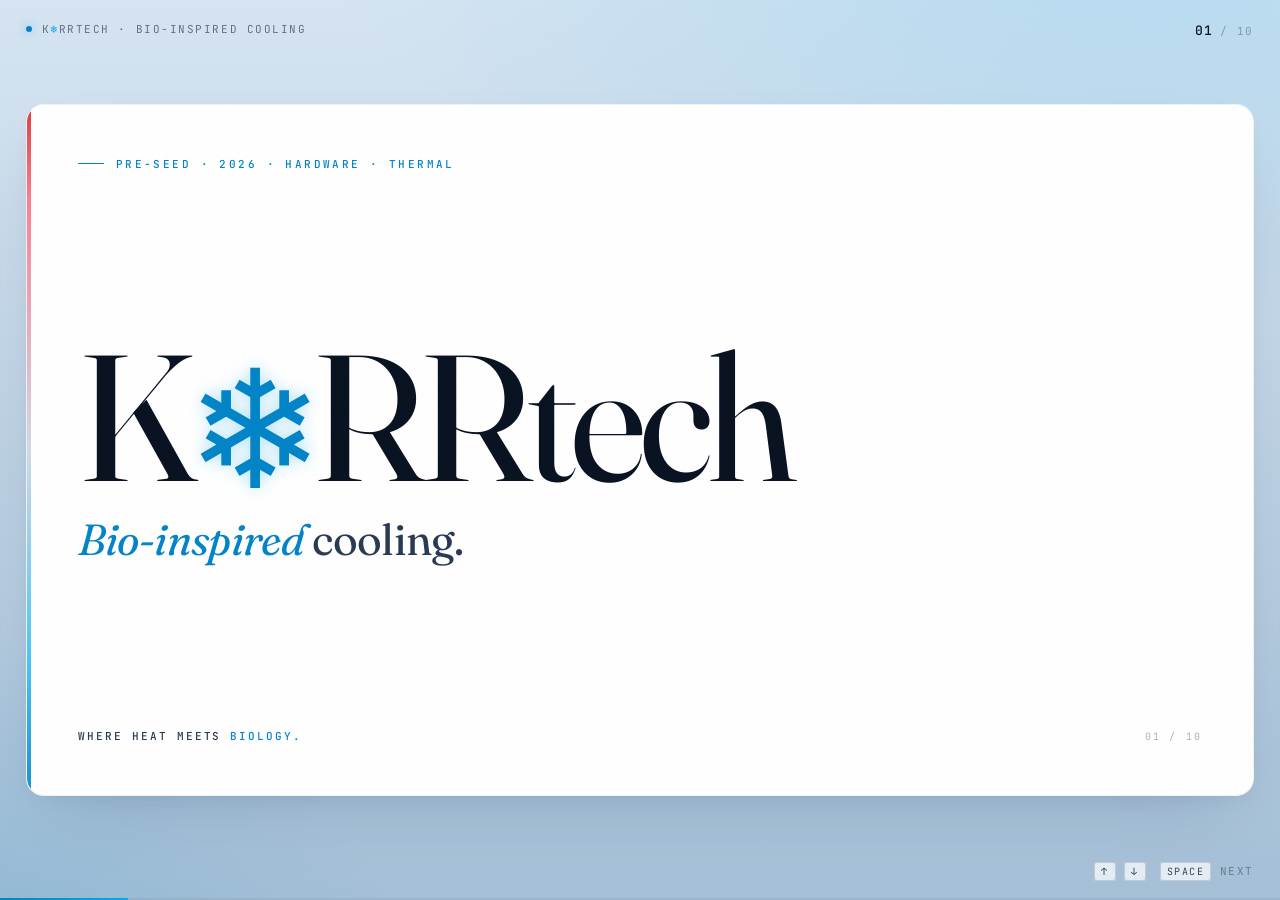
==== commit 2f35da64: "Split equation into two slides: static (03) and animated (04) Slide 03 reads as a clean static Q = h" ====
--- a/pitch5/index.html
+++ b/pitch5/index.html
@@ -38,7 +38,7 @@
   </div>
   <div class="chrome__counter">
     <span class="now" data-counter-now>01</span>
-    <span class="of">/ 09</span>
+    <span class="of">/ 10</span>
   </div>
   <div class="chrome__hint">
     <span><kbd>↑</kbd> <kbd>↓</kbd></span>
@@ -64,7 +64,7 @@
 
       <footer class="s-title__foot">
         <span class="kicker">Where heat meets <span class="accent">biology.</span></span>
-        <span class="right">01 / 09</span>
+        <span class="right">01 / 10</span>
       </footer>
     </div>
   </div>
@@ -112,31 +112,83 @@
 
       <div class="s-equation__center">
         <div class="eq eq--xl" aria-label="Q equals h times A times Delta T. The leverage variable is A">
-          <span class="eq__var">Q</span>
+          <span class="eq__cell">
+            <span class="eq__var">Q</span>
+            <span class="eq__lbl">heat removed</span>
+          </span>
           <span class="eq__op">=</span>
-          <span class="eq__var eq__var--h">h</span>
+          <span class="eq__cell">
+            <span class="eq__var eq__var--h">h</span>
+            <span class="eq__lbl">transfer coefficient</span>
+          </span>
           <span class="eq__op">·</span>
-          <span class="eq__var eq__var--A">A</span>
+          <span class="eq__cell">
+            <span class="eq__var eq__var--A">A</span>
+            <span class="eq__lbl">surface area</span>
+          </span>
+          <span class="eq__sub --cryo eq__sub--lit">× 20</span>
           <span class="eq__op">·</span>
-          <span class="eq__var">ΔT</span>
-          <span class="eq__sub --cryo eq__sub--lit">× 20</span>
+          <span class="eq__cell">
+            <span class="eq__var">ΔT</span>
+            <span class="eq__lbl">temperature difference</span>
+          </span>
         </div>
         <p class="s-equation__sub"><em>One equation</em> governs every cooling system on Earth.</p>
       </div>
 
       <footer class="s-equation__foot">
         <span class="kicker">Industry pushes <span class="ember">h</span>. We multiply <span class="accent">A</span>.</span>
-        <span class="right">03 / 09</span>
+        <span class="right">03 / 10</span>
       </footer>
     </div>
   </div>
 </section>
 
-<!-- ===================== 04 · NATURE (animated) ===================== -->
-<section id="s04" class="slide s-nature" aria-label="How nature does it">
-  <div class="slide__inner">
-    <div class="slide__content">
-      <header class="eyebrow">04 · How nature does it</header>
+<!-- ===================== 04 · EQUATION (animated, auto-fires on entry) ===================== -->
+<section id="s04" class="slide s-equation s-equation--auto" aria-label="The Equation, animated">
+  <div class="slide__inner">
+    <div class="slide__content">
+      <header class="eyebrow">04 · The equation</header>
+
+      <div class="s-equation__center">
+        <div class="eq eq--xl" aria-label="Q equals h times A times 20 times Delta T">
+          <span class="eq__cell">
+            <span class="eq__var">Q</span>
+            <span class="eq__lbl">heat removed</span>
+          </span>
+          <span class="eq__op">=</span>
+          <span class="eq__cell">
+            <span class="eq__var eq__var--h">h</span>
+            <span class="eq__lbl">transfer coefficient</span>
+          </span>
+          <span class="eq__op">·</span>
+          <span class="eq__cell">
+            <span class="eq__var eq__var--A">A</span>
+            <span class="eq__lbl">surface area</span>
+          </span>
+          <span class="eq__sub --cryo eq__sub--lit">× 20</span>
+          <span class="eq__op">·</span>
+          <span class="eq__cell">
+            <span class="eq__var">ΔT</span>
+            <span class="eq__lbl">temperature difference</span>
+          </span>
+        </div>
+        <p class="s-equation__sub"><em>We multiply</em> the variable nobody else touches.</p>
+      </div>
+
+      <footer class="s-equation__foot">
+        <span class="kicker">Industry pushes <span class="ember">h</span>. We multiply <span class="accent">A × 20</span>.</span>
+        <span class="right">04 / 10</span>
+      </footer>
+    </div>
+  </div>
+</section>
+
+<!-- ===================== 05 · NATURE (animated) ===================== -->
+<section id="s05" class="slide s-nature" aria-label="How nature does it">
+  <div class="slide__inner">
+    <div class="slide__content">
+      <header class="eyebrow">05 · How nature does it</header>
 
       <h2 class="h-display">Nature solved this <em>before engineering did.</em></h2>
 
@@ -179,10 +231,10 @@
 </section>
 
 <!-- ===================== 05 · HOW WE BUILD IT ===================== -->
-<section id="s05" class="slide s-make" aria-label="How we build it">
-  <div class="slide__inner">
-    <div class="slide__content">
-      <header class="eyebrow">05 · How we build it</header>
+<section id="s06" class="slide s-make" aria-label="How we build it">
+  <div class="slide__inner">
+    <div class="slide__content">
+      <header class="eyebrow">06 · How we build it</header>
 
       <h2 class="h-display">We <em>3D-print</em> what machining cannot reach.</h2>
 
@@ -217,10 +269,10 @@
 </section>
 
 <!-- ===================== 06 · PRODUCT LINE ===================== -->
-<section id="s06" class="slide s-product" aria-label="Product line">
-  <div class="slide__inner">
-    <div class="slide__content">
-      <header class="eyebrow">06 · The product line</header>
+<section id="s07" class="slide s-product" aria-label="Product line">
+  <div class="slide__inner">
+    <div class="slide__content">
+      <header class="eyebrow">07 · The product line</header>
 
       <h2 class="h-display">Two products. <em>One architecture.</em></h2>
 
@@ -261,10 +313,10 @@
 </section>
 
 <!-- ===================== 07 · VALUE PROPOSITION ===================== -->
-<section id="s07" class="slide s-value" aria-label="Value proposition">
-  <div class="slide__inner">
-    <div class="slide__content">
-      <header class="eyebrow">07 · Value proposition</header>
+<section id="s08" class="slide s-value" aria-label="Value proposition">
+  <div class="slide__inner">
+    <div class="slide__content">
+      <header class="eyebrow">08 · Value proposition</header>
 
       <h2 class="h-display">The PUE story, <em>baseline by baseline.</em></h2>
 
@@ -286,7 +338,7 @@
             <div>250 – 350 kW</div>
           </div>
           <div class="pue-row">
-            <div>Incumbent two-phase D2C <span class="pue-tag">ZutaCore, LiquidStack</span></div>
+            <div>Incumbent two-phase D2C <span class="pue-tag">ZutaCore, Accelsius</span></div>
             <div>1.08 – 1.12</div>
             <div>80 – 120 kW</div>
           </div>
@@ -296,7 +348,7 @@
             <div><b>40 – 60 kW</b></div>
           </div>
           <div class="pue-row pue-row--them">
-            <div>Immersion <span class="pue-tag">Submer, GRC</span></div>
+            <div>Immersion <span class="pue-tag">Submer, GRC, Iceotope</span></div>
             <div>1.03 – 1.10</div>
             <div>30 – 100 kW</div>
           </div>
@@ -317,10 +369,10 @@
 </section>
 
 <!-- ===================== 08 · TEAM ===================== -->
-<section id="s08" class="slide s-team" aria-label="The Team">
-  <div class="slide__inner">
-    <div class="slide__content">
-      <header class="eyebrow">08 · The Team</header>
+<section id="s09" class="slide s-team" aria-label="The Team">
+  <div class="slide__inner">
+    <div class="slide__content">
+      <header class="eyebrow">09 · The Team</header>
 
       <h2 class="h-display">People who ship <em>hardware.</em></h2>
 
@@ -363,32 +415,34 @@
 </section>
 
 <!-- ===================== 09 · ASK ===================== -->
-<section id="s09" class="slide s-ask" aria-label="The Ask">
-  <div class="slide__inner">
-    <div class="slide__content">
-      <div class="s-ask__left">
-        <header class="eyebrow">09 · The Ask</header>
-
+<section id="s10" class="slide s-ask" aria-label="The Ask">
+  <div class="slide__inner">
+    <div class="slide__content">
+      <header class="eyebrow">10 · The Ask</header>
+
+      <div class="s-ask__hero">
         <h2 class="s-ask__line">Cool the next decade of <em>compute.</em></h2>
 
-        <div class="ask-card">
-          <div class="ask-card__label">Raising</div>
-          <div class="ask-card__amount">$2M pre-seed</div>
-          <div class="ask-card__purpose">→ MVP + first pilot.</div>
-          <div class="ask-card__lead">First customer in conversation: <b>Laser OEM</b></div>
-        </div>
-
-        <div class="s-ask__contact">
-          <span>info@korrtech.io</span>
-          <span class="sep">/</span>
-          <span>korrtech.io</span>
-        </div>
-      </div>
-
-      <div class="s-ask__right">
-        <img src="../assets/korrdense-top.jpeg" alt="KORRdense biomimetic cooling plate top view." />
-        <div class="s-ask__signature">❄</div>
-      </div>
+        <div class="s-ask__divider" aria-hidden="true">
+          <span class="s-ask__divider-line"></span>
+          <span class="s-ask__divider-mark">❄</span>
+          <span class="s-ask__divider-line"></span>
+        </div>
+
+        <div class="s-ask__amount">
+          <span class="s-ask__amount-num">$2M</span>
+          <span class="s-ask__amount-label">pre-seed</span>
+        </div>
+
+        <p class="s-ask__purpose">→ MVP + first pilot.</p>
+        <p class="s-ask__lead">First customer in conversation · <b>Laser OEM</b></p>
+      </div>
+
+      <footer class="s-ask__contact">
+        <span>info@korrtech.io</span>
+        <span class="sep">·</span>
+        <span>korrtech.io</span>
+      </footer>
     </div>
   </div>
 </section>
--- a/pitch5/styles.css
+++ b/pitch5/styles.css
@@ -289,7 +289,7 @@
   letter-spacing: -.01em;
   line-height: 1;
 }
-.eq--xl  { font-size: clamp(96px, 14vw, 240px); }
+.eq--xl  { font-size: clamp(80px, 12vw, 200px); }
 .eq--lg  { font-size: clamp(56px, 7vw, 112px); }
 .eq--md  { font-size: clamp(36px, 4.4vw, 64px); }
 .eq--sm  { font-size: clamp(22px, 2.4vw, 36px); }
@@ -334,6 +334,26 @@
 }
 .eq__sub.--ember{ color: var(--ember); }
 .eq__sub.--cryo { color: var(--cryo); }
+.eq__sub--lit{ align-self: baseline; padding-bottom: 0; }
+
+/* Variable + 2-word label cell (slide 03) */
+.eq__cell{
+  display: inline-flex;
+  flex-direction: column;
+  align-items: center;
+  line-height: 1;
+}
+.eq__lbl{
+  font-family: var(--mono);
+  font-style: normal;
+  font-size: clamp(10px, .85vw, 14px);
+  letter-spacing: .18em;
+  text-transform: uppercase;
+  color: var(--mist);
+  margin-top: .55em;
+  white-space: nowrap;
+  font-weight: 500;
+}
 
 /* =========================================================
    01 · TITLE
@@ -498,27 +518,23 @@
   transition: opacity .5s var(--ease);
 }
 
-.s-equation.--in .eq__var--h{
+.s-equation--auto.--in .eq__var--h{
   color: var(--ember);
   filter: drop-shadow(0 0 14px rgba(220,38,38,.4));
   opacity: .22;
-  transition-delay: .7s, 0s, .7s, 1.7s;
-}
-.s-equation.--in .eq__var--h::after{
+}
+.s-equation--auto.--in .eq__var--h::after{
   transform: scaleX(1);
-  transition-delay: 1.2s;
-}
-.s-equation.--in .eq__var--A{
+}
+.s-equation--auto.--in .eq__var--A{
   color: var(--cryo);
   filter: drop-shadow(0 0 22px rgba(2,132,199,.55));
   transform: scale(1.3);
   transform-origin: center;
   margin: 0 .12em;
-  transition-delay: 2s;
-}
-.s-equation.--in .eq__sub--lit{
+}
+.s-equation--auto.--in .eq__sub--lit{
   opacity: 1;
-  transition-delay: 2.4s;
 }
 
 /* =========================================================
@@ -1083,28 +1099,110 @@
 
 .s-ask .slide__content{
   display: grid;
-  grid-template-columns: 1.4fr 1fr;
-  grid-template-rows: minmax(0, 1fr);
-  gap: 48px;
-}
-.s-ask__left{
-  display: flex; flex-direction: column; justify-content: center;
+  grid-template-rows: auto 1fr auto;
+  height: 100%;
+  gap: 18px;
+}
+.s-ask__hero{
+  display: flex;
+  flex-direction: column;
+  align-items: center;
+  justify-content: center;
+  text-align: center;
+  gap: clamp(22px, 2.5vw, 36px);
   min-height: 0;
+  position: relative;
+}
+.s-ask__hero::before,
+.s-ask__hero::after{
+  content: "";
+  position: absolute;
+  width: clamp(140px, 18vw, 240px);
+  height: 1px;
+  background: linear-gradient(90deg, transparent, var(--line-2), transparent);
+  pointer-events: none;
+  opacity: 0;
 }
 .s-ask__line{
   font-family: var(--serif);
   font-style: italic;
-  font-size: clamp(56px, 7vw, 120px);
-  line-height: .92;
+  font-size: clamp(48px, 6.4vw, 116px);
+  line-height: .95;
   letter-spacing: -.025em;
   color: var(--ink);
-  margin: 14px 0 26px;
-  max-width: 14ch;
+  margin: 0;
+  max-width: 16ch;
 }
 .s-ask__line em{
   font-style: italic;
   color: var(--cryo);
 }
+
+.s-ask__divider{
+  display: flex;
+  align-items: center;
+  justify-content: center;
+  gap: 16px;
+  width: min(360px, 60%);
+}
+.s-ask__divider-line{
+  flex: 1;
+  height: 1px;
+  background: linear-gradient(90deg, transparent, var(--line-2), transparent);
+}
+.s-ask__divider-mark{
+  font-family: var(--serif);
+  font-size: 22px;
+  line-height: 1;
+  color: var(--cryo);
+  filter: drop-shadow(0 0 10px rgba(2,132,199,.55));
+  display: inline-block;
+  animation: spinPlain 22s linear infinite;
+}
+@keyframes spinPlain{
+  from{ transform: rotate(0deg); }
+  to  { transform: rotate(360deg); }
+}
+
+.s-ask__amount{
+  display: inline-flex;
+  align-items: baseline;
+  gap: 14px;
+}
+.s-ask__amount-num{
+  font-family: var(--serif);
+  font-style: italic;
+  font-size: clamp(64px, 9vw, 156px);
+  line-height: .9;
+  letter-spacing: -.04em;
+  color: var(--cryo);
+  filter: drop-shadow(0 0 30px rgba(2,132,199,.32));
+}
+.s-ask__amount-label{
+  font-family: var(--mono);
+  font-size: clamp(13px, 1.1vw, 18px);
+  letter-spacing: .26em;
+  text-transform: uppercase;
+  color: var(--ink-2);
+}
+
+.s-ask__purpose{
+  font-family: var(--serif);
+  font-style: italic;
+  font-size: clamp(18px, 1.5vw, 26px);
+  line-height: 1.3;
+  color: var(--ink);
+  margin: -12px 0 0;
+}
+.s-ask__lead{
+  font-family: var(--mono);
+  font-size: clamp(10px, .85vw, 12px);
+  letter-spacing: .22em;
+  text-transform: uppercase;
+  color: var(--mist);
+  margin: -4px 0 0;
+}
+.s-ask__lead b{ color: var(--ink); font-weight: 500; }
 .ask-card{
   border: 1px solid var(--line-2);
   border-radius: 12px;
@@ -1152,45 +1250,17 @@
 .ask-card__lead b{ color: var(--ink); font-weight: 500; }
 .s-ask__contact{
   font-family: var(--mono);
-  font-size: 11px;
-  letter-spacing: .18em;
-  text-transform: uppercase;
-  color: var(--ink);
-  margin-top: 24px;
-  display: flex; gap: 14px;
-}
-.s-ask__contact .sep{ color: var(--cryo); }
-
-.s-ask__right{
-  position: relative;
-  border-radius: 16px;
-  overflow: hidden;
-  background: #DCE7F2;
-  display: block;
-  align-self: stretch;
-  min-height: 0;
-}
-.s-ask__right img{
-  width: 100%; height: 100%;
-  object-fit: cover;
-  display: block;
-}
-.s-ask__right::after{
-  content: "";
-  position: absolute; inset: 0;
-  background: linear-gradient(180deg, rgba(244,250,255,0) 60%, rgba(244,250,255,.5) 100%);
-}
-.s-ask__signature{
-  position: absolute;
-  bottom: 18px; left: 18px;
-  font-family: var(--serif);
-  font-size: 56px;
-  line-height: 1;
-  color: var(--cryo);
-  filter: drop-shadow(0 0 10px rgba(2,132,199,.4));
-  z-index: 2;
-  animation: spin 30s linear infinite;
-}
+  font-size: clamp(11px, .9vw, 13px);
+  letter-spacing: .26em;
+  text-transform: uppercase;
+  color: var(--ink);
+  display: flex;
+  justify-content: center;
+  gap: 18px;
+  padding-top: 18px;
+  border-top: 1px solid var(--line);
+}
+.s-ask__contact .sep{ color: var(--cryo); font-weight: 500; }
 
 /* =========================================================
    Reveal animations
